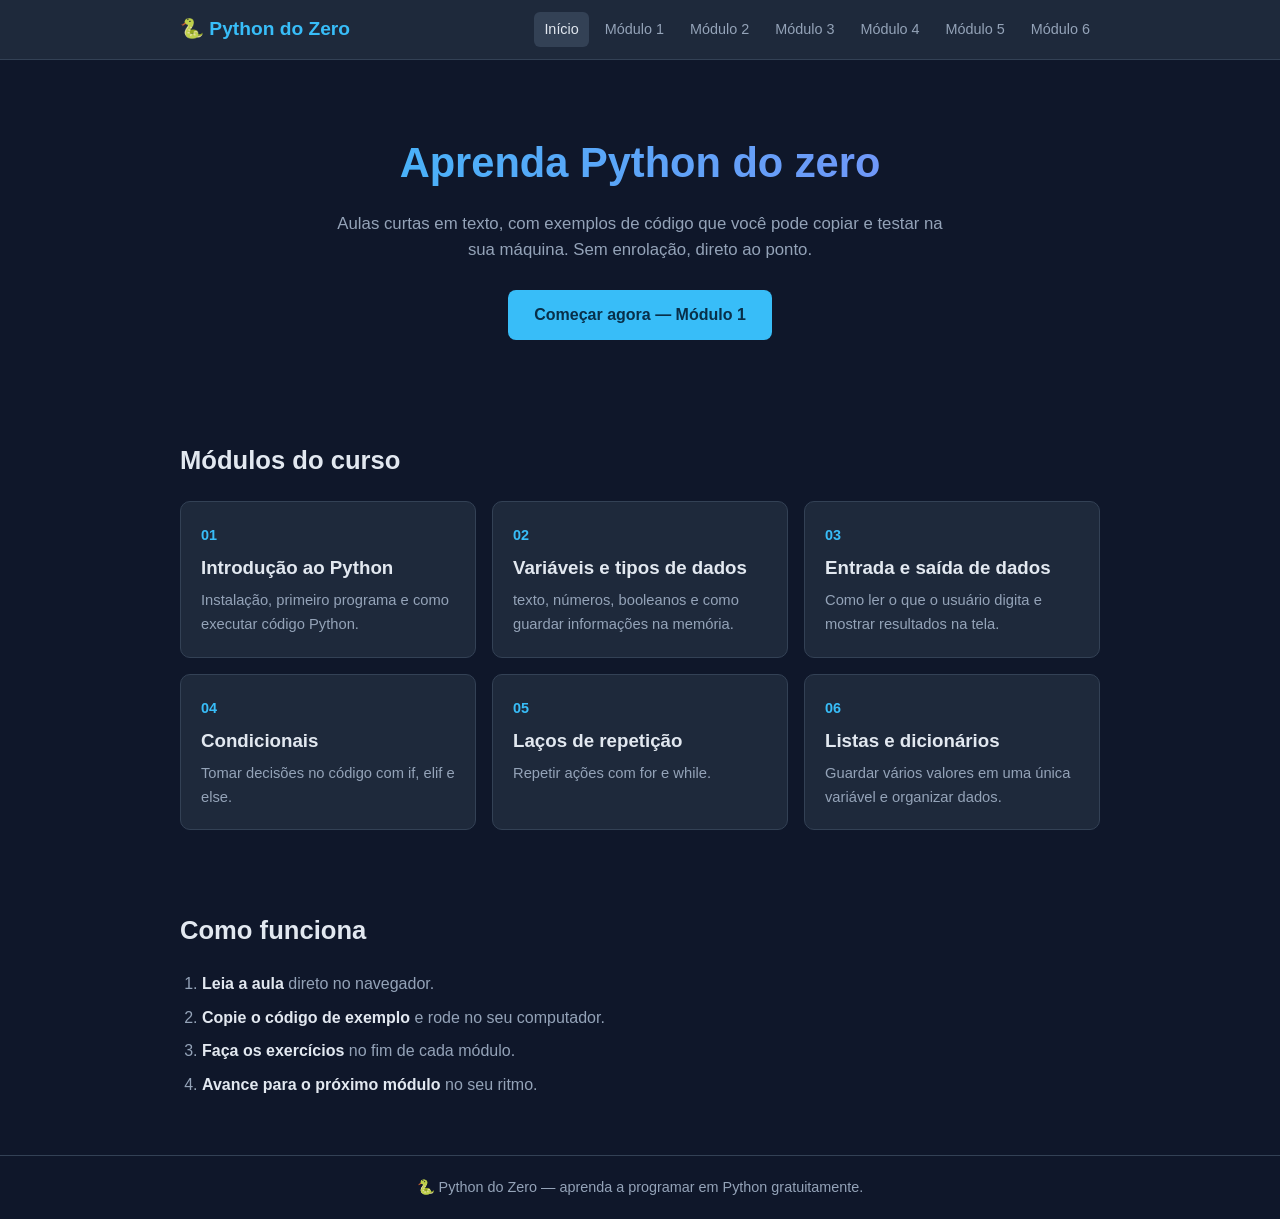
==== index.html @ 812b6200 "Cria plataforma de ensino de Python com 6 modulos em texto - index.html com pagina inicial e lista d" ====
<!DOCTYPE html>
<html lang="pt-BR">
<head>
  <meta charset="UTF-8">
  <meta name="viewport" content="width=device-width, initial-scale=1.0">
  <title>Python do Zero — Aprenda Python passo a passo</title>
  <meta name="description" content="Plataforma gratuita para aprender Python do zero, com aulas em texto, exemplos de código e exercícios.">
  <link rel="stylesheet" href="css/style.css">
</head>
<body>
  <header class="topo">
    <div class="container topo-conteudo">
      <a class="logo" href="index.html">🐍 Python do Zero</a>
      <button class="menu-botao" id="menu-botao" aria-label="Abrir menu">☰</button>
      <nav class="menu" id="menu">
        <a href="index.html" class="ativo">Início</a>
        <a href="aulas/modulo-1.html">Módulo 1</a>
        <a href="aulas/modulo-2.html">Módulo 2</a>
        <a href="aulas/modulo-3.html">Módulo 3</a>
        <a href="aulas/modulo-4.html">Módulo 4</a>
        <a href="aulas/modulo-5.html">Módulo 5</a>
        <a href="aulas/modulo-6.html">Módulo 6</a>
      </nav>
    </div>
  </header>

  <main>
    <section class="hero container">
      <h1>Aprenda Python do zero</h1>
      <p class="subtitulo">Aulas curtas em texto, com exemplos de código que você pode copiar e testar na sua máquina. Sem enrolação, direto ao ponto.</p>
      <a class="botao" href="aulas/modulo-1.html">Começar agora — Módulo 1</a>
    </section>

    <section class="container modulos">
      <h2>Módulos do curso</h2>
      <div class="grade">
        <a class="cartao" href="aulas/modulo-1.html">
          <span class="numero">01</span>
          <h3>Introdução ao Python</h3>
          <p>Instalação, primeiro programa e como executar código Python.</p>
        </a>
        <a class="cartao" href="aulas/modulo-2.html">
          <span class="numero">02</span>
          <h3>Variáveis e tipos de dados</h3>
          <p>texto, números, booleanos e como guardar informações na memória.</p>
        </a>
        <a class="cartao" href="aulas/modulo-3.html">
          <span class="numero">03</span>
          <h3>Entrada e saída de dados</h3>
          <p>Como ler o que o usuário digita e mostrar resultados na tela.</p>
        </a>
        <a class="cartao" href="aulas/modulo-4.html">
          <span class="numero">04</span>
          <h3>Condicionais</h3>
          <p>Tomar decisões no código com if, elif e else.</p>
        </a>
        <a class="cartao" href="aulas/modulo-5.html">
          <span class="numero">05</span>
          <h3>Laços de repetição</h3>
          <p>Repetir ações com for e while.</p>
        </a>
        <a class="cartao" href="aulas/modulo-6.html">
          <span class="numero">06</span>
          <h3>Listas e dicionários</h3>
          <p>Guardar vários valores em uma única variável e organizar dados.</p>
        </a>
      </div>
    </section>

    <section class="container como-funciona">
      <h2>Como funciona</h2>
      <ol class="passos">
        <li><strong>Leia a aula</strong> direto no navegador.</li>
        <li><strong>Copie o código de exemplo</strong> e rode no seu computador.</li>
        <li><strong>Faça os exercícios</strong> no fim de cada módulo.</li>
        <li><strong>Avance para o próximo módulo</strong> no seu ritmo.</li>
      </ol>
    </section>
  </main>

  <footer class="rodape">
    <div class="container">
      <p>🐍 Python do Zero — aprenda a programar em Python gratuitamente.</p>
    </div>
  </footer>

  <script src="js/main.js"></script>
</body>
</html>
---- css/style.css ----
:root {
  --fundo: #0f172a;
  --fundo-claro: #1e293b;
  --texto: #e2e8f0;
  --texto-suave: #94a3b8;
  --destaque: #38bdf8;
  --destaque-2: #818cf8;
  --borda: #334155;
}

* {
  margin: 0;
  padding: 0;
  box-sizing: border-box;
}

body {
  font-family: "Segoe UI", Arial, sans-serif;
  background: var(--fundo);
  color: var(--texto);
  line-height: 1.6;
}

.container {
  max-width: 960px;
  margin: 0 auto;
  padding: 0 20px;
}

.topo {
  background: var(--fundo-claro);
  border-bottom: 1px solid var(--borda);
  position: sticky;
  top: 0;
  z-index: 10;
}

.topo-conteudo {
  display: flex;
  align-items: center;
  justify-content: space-between;
  flex-wrap: wrap;
  gap: 10px;
  padding-top: 12px;
  padding-bottom: 12px;
}

.logo {
  color: var(--destaque);
  font-weight: bold;
  font-size: 1.2rem;
  text-decoration: none;
}

.menu {
  display: flex;
  flex-wrap: wrap;
  gap: 6px;
}

.menu a {
  color: var(--texto-suave);
  text-decoration: none;
  padding: 6px 10px;
  border-radius: 6px;
  font-size: 0.9rem;
}

.menu a:hover,
.menu a.ativo {
  background: var(--borda);
  color: var(--texto);
}

.menu-botao {
  display: none;
  background: none;
  border: 1px solid var(--borda);
  color: var(--texto);
  font-size: 1.2rem;
  border-radius: 6px;
  padding: 4px 10px;
  cursor: pointer;
}

.hero {
  text-align: center;
  padding: 70px 20px;
}

.hero h1 {
  font-size: 2.6rem;
  margin-bottom: 14px;
  background: linear-gradient(90deg, var(--destaque), var(--destaque-2));
  -webkit-background-clip: text;
  background-clip: text;
  color: transparent;
}

.subtitulo {
  color: var(--texto-suave);
  max-width: 620px;
  margin: 0 auto 26px;
  font-size: 1.05rem;
}

.botao {
  display: inline-block;
  background: var(--destaque);
  color: #082f49;
  font-weight: bold;
  text-decoration: none;
  padding: 12px 26px;
  border-radius: 8px;
}

.botao:hover {
  background: var(--destaque-2);
}

.modulos,
.como-funciona {
  padding: 30px 20px 50px;
}

.modulos h2,
.como-funciona h2 {
  margin-bottom: 20px;
  font-size: 1.6rem;
}

.grade {
  display: grid;
  grid-template-columns: repeat(auto-fit, minmax(260px, 1fr));
  gap: 16px;
}

.cartao {
  background: var(--fundo-claro);
  border: 1px solid var(--borda);
  border-radius: 10px;
  padding: 20px;
  text-decoration: none;
  color: var(--texto);
  transition: transform 0.15s ease, border-color 0.15s ease;
}

.cartao:hover {
  transform: translateY(-3px);
  border-color: var(--destaque);
}

.cartao .numero {
  color: var(--destaque);
  font-weight: bold;
  font-size: 0.9rem;
}

.cartao h3 {
  margin: 6px 0;
}

.cartao p {
  color: var(--texto-suave);
  font-size: 0.92rem;
}

.passos {
  padding-left: 22px;
  color: var(--texto-suave);
}

.passos li {
  margin-bottom: 8px;
}

.passos strong {
  color: var(--texto);
}

.rodape {
  border-top: 1px solid var(--borda);
  padding: 20px;
  text-align: center;
  color: var(--texto-suave);
  font-size: 0.9rem;
}

/* ===== Páginas de aula ===== */

.aula {
  max-width: 820px;
  margin: 0 auto;
  padding: 40px 20px 60px;
}

.aula h1 {
  font-size: 2rem;
  margin-bottom: 6px;
}

.aula .modulo-tag {
  color: var(--destaque);
  font-weight: bold;
  font-size: 0.9rem;
  text-transform: uppercase;
  letter-spacing: 1px;
}

.aula h2 {
  margin: 32px 0 10px;
  font-size: 1.35rem;
  color: var(--destaque);
}

.aula p {
  margin-bottom: 14px;
  color: var(--texto);
}

.aula ul,
.aula ol {
  margin: 0 0 14px 22px;
  color: var(--texto-suave);
}

.aula li {
  margin-bottom: 6px;
}

pre {
  background: #020617;
  border: 1px solid var(--borda);
  border-radius: 8px;
  padding: 14px 16px;
  overflow-x: auto;
  margin-bottom: 16px;
  font-size: 0.9rem;
}

code {
  font-family: "Consolas", "Courier New", monospace;
  color: #a5f3fc;
}

pre code {
  color: #e2e8f0;
}

p code,
li code {
  background: var(--fundo-claro);
  border: 1px solid var(--borda);
  border-radius: 4px;
  padding: 1px 6px;
  font-size: 0.88rem;
}

.exercicio {
  background: var(--fundo-claro);
  border-left: 4px solid var(--destaque-2);
  border-radius: 8px;
  padding: 16px 18px;
  margin: 24px 0;
}

.exercicio h3 {
  margin-bottom: 8px;
  color: var(--destaque-2);
}

.nav-aulas {
  display: flex;
  justify-content: space-between;
  gap: 10px;
  margin-top: 44px;
  padding-top: 20px;
  border-top: 1px solid var(--borda);
}

.nav-aulas a {
  color: var(--destaque);
  text-decoration: none;
  font-weight: bold;
}

.nav-aulas a:hover {
  text-decoration: underline;
}

@media (max-width: 640px) {
  .menu-botao {
    display: block;
  }

  .menu {
    display: none;
    flex-direction: column;
    width: 100%;
  }

  .menu.aberto {
    display: flex;
  }

  .hero h1 {
    font-size: 2rem;
  }
}
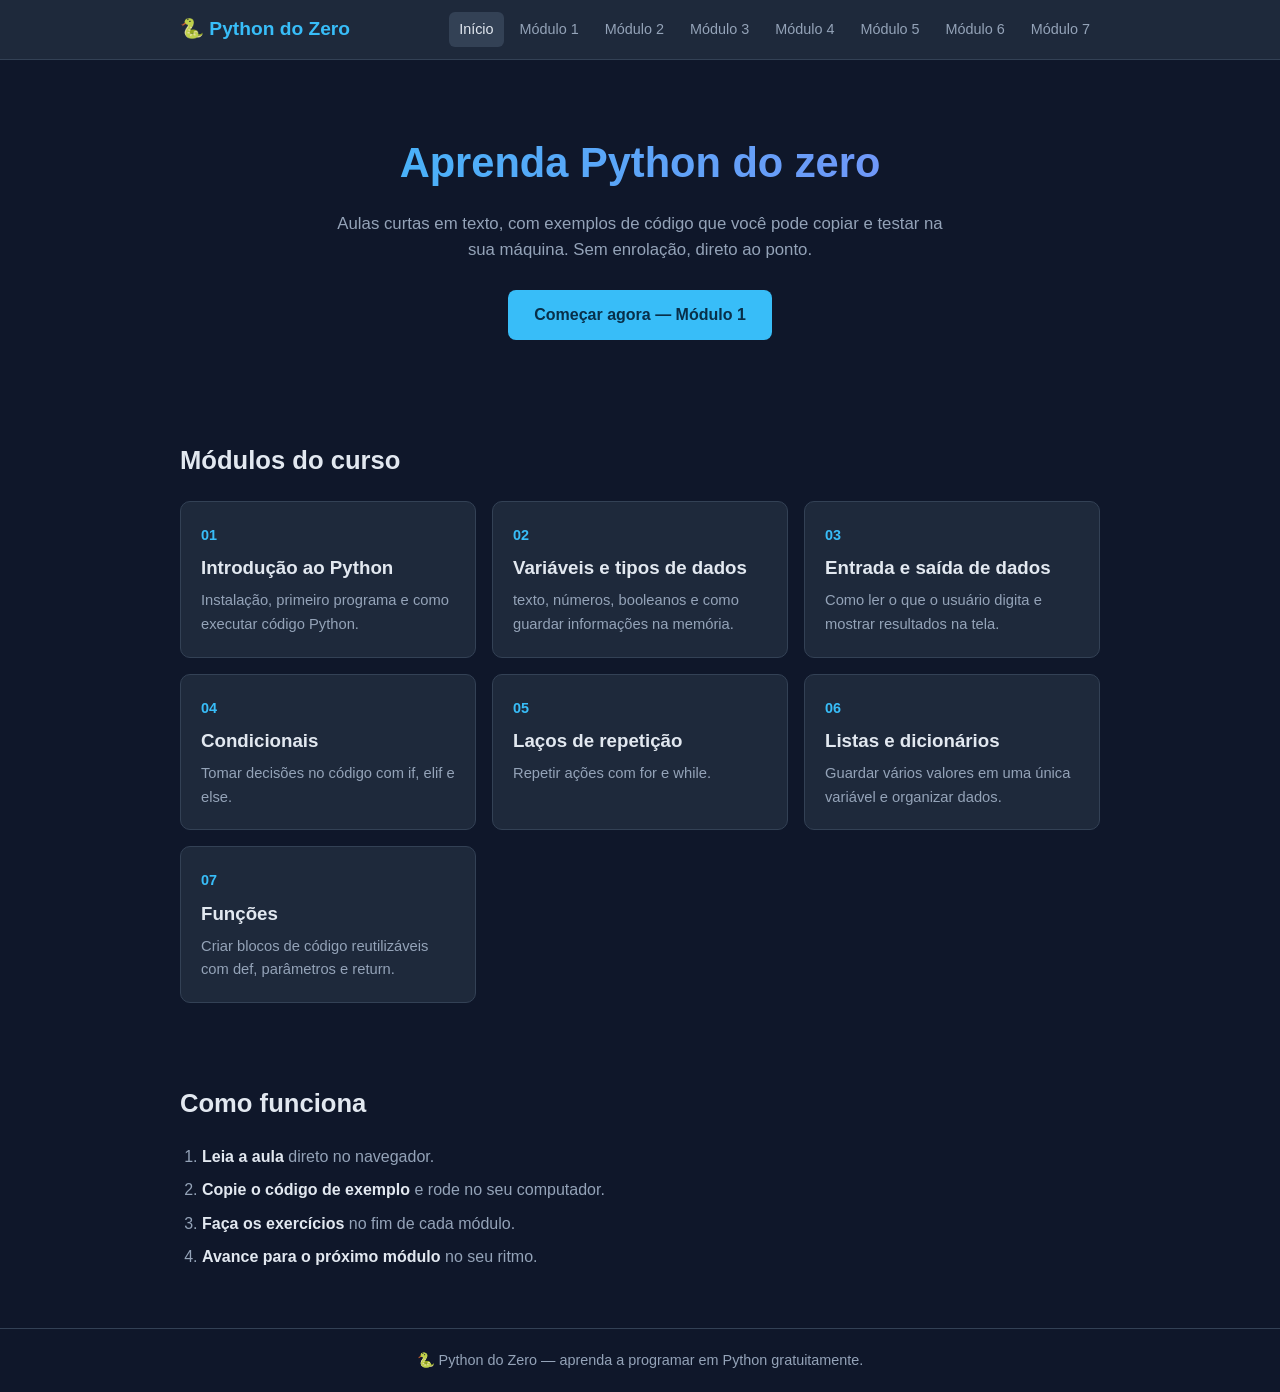
==== commit f126ba37: "Adiciona Modulo 7 - Funcoes (def, parametros, return) - nova aula aulas/modulo-7.html com exemplos e" ====
--- a/index.html
+++ b/index.html
@@ -20,6 +20,7 @@
         <a href="aulas/modulo-4.html">Módulo 4</a>
         <a href="aulas/modulo-5.html">Módulo 5</a>
         <a href="aulas/modulo-6.html">Módulo 6</a>
+        <a href="aulas/modulo-7.html">Módulo 7</a>
       </nav>
     </div>
   </header>
@@ -64,6 +65,11 @@
           <h3>Listas e dicionários</h3>
           <p>Guardar vários valores em uma única variável e organizar dados.</p>
         </a>
+        <a class="cartao" href="aulas/modulo-7.html">
+          <span class="numero">07</span>
+          <h3>Funções</h3>
+          <p>Criar blocos de código reutilizáveis com def, parâmetros e return.</p>
+        </a>
       </div>
     </section>
 
